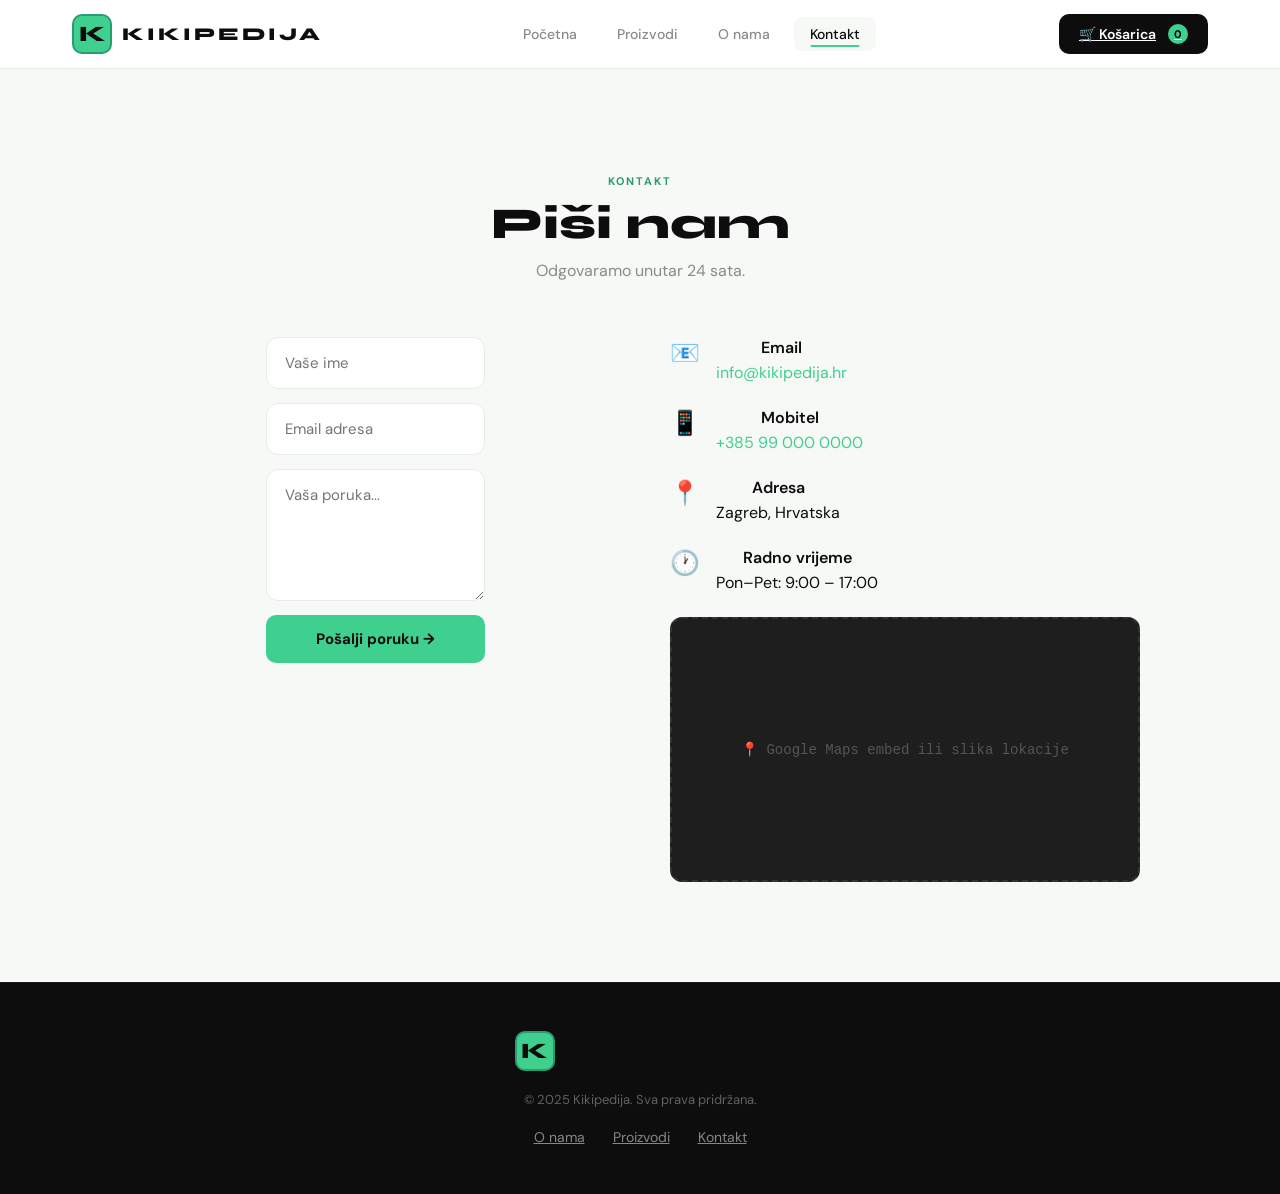
==== kontakt.html @ 56af1359 "Add files via upload" ====
<!DOCTYPE html>
<html lang="hr">
<head>
  <meta charset="UTF-8"/>
  <meta name="viewport" content="width=device-width, initial-scale=1.0"/>
  <title>Kontakt – Kikipedija</title>
  <link href="https://fonts.googleapis.com/css2?family=Syne:wght@700;800;900&family=DM+Sans:wght@300;400;500;600&display=swap" rel="stylesheet"/>
  <link rel="stylesheet" href="kikipedija.css"/>
</head>
<body>

  <header id="main-header">
    <nav class="navbar">
      <a href="index.html" class="logo">
        <div class="logo-icon">K</div>
        <span class="logo-text">KIKIPEDIJA</span>
      </a>
      <ul class="nav-links">
        <li><a href="index.html">Početna</a></li>
        <li><a href="proizvodi.html">Proizvodi</a></li>
        <li><a href="o-nama.html">O nama</a></li>
        <li><a href="kontakt.html" class="active-link">Kontakt</a></li>
      </ul>
      <a href="kosarica.html" class="btn-cart">
        🛒 Košarica <span class="cart-badge">0</span>
      </a>
    </nav>
  </header>

  <section class="contact-section">
    <div class="section-header">
      <span class="section-eyebrow">Kontakt</span>
      <h2 class="section-title">Piši nam</h2>
      <p class="section-sub">Odgovaramo unutar 24 sata.</p>
    </div>
    <div class="contact-layout">
      <form class="contact-form" action="#" method="post">
        <input  type="text"  name="ime"    placeholder="Vaše ime"     required/>
        <input  type="email" name="email"  placeholder="Email adresa" required/>
        <textarea name="poruka" placeholder="Vaša poruka..." rows="5"></textarea>
        <button type="submit" class="btn-primary" style="justify-content:center;">Pošalji poruku →</button>
      </form>
      <div class="contact-info">
        <div class="contact-info-item">
          <span class="contact-icon">📧</span>
          <div><strong>Email</strong><p><a href="mailto:info@kikipedija.hr">info@kikipedija.hr</a></p></div>
        </div>
        <div class="contact-info-item">
          <span class="contact-icon">📱</span>
          <div><strong>Mobitel</strong><p><a href="tel:+38599000000">+385 99 000 0000</a></p></div>
        </div>
        <div class="contact-info-item">
          <span class="contact-icon">📍</span>
          <div><strong>Adresa</strong><p>Zagreb, Hrvatska</p></div>
        </div>
        <div class="contact-info-item">
          <span class="contact-icon">🕐</span>
          <div><strong>Radno vrijeme</strong><p>Pon–Pet: 9:00 – 17:00</p></div>
        </div>
        <div class="img-placeholder contact-map-placeholder">📍 Google Maps embed ili slika lokacije</div>
      </div>
    </div>
  </section>

  <footer>
    <div class="footer-inner">
      <a href="index.html" class="logo">
        <div class="logo-icon">K</div>
        <span class="logo-text">KIKIPEDIJA</span>
      </a>
      <p>© 2025 Kikipedija. Sva prava pridržana.</p>
      <div class="footer-links">
        <a href="o-nama.html">O nama</a>
        <a href="proizvodi.html">Proizvodi</a>
        <a href="kontakt.html">Kontakt</a>
      </div>
    </div>
  </footer>

  <script src="kikipedija-cart.js"></script>
</body>
</html>
---- kikipedija.css ----
*, *::before, *::after { margin:0; padding:0; box-sizing:border-box; }
    :root {
      --mint: #3fcf8e; --mint-dark: #2a9d6f; --mint-light: #d0f5e8;
      --ink: #0d0d0d; --white: #ffffff; --off-white: #f7f9f7;
      --gray: #8a8a8a; --border: #e8ece8;
      --card-shadow: 0 2px 20px rgba(0,0,0,0.06);
      --card-shadow-hover: 0 16px 48px rgba(63,207,142,0.18);
    }
    html { scroll-behavior: smooth; }
    body { font-family: 'DM Sans', sans-serif; color: var(--ink); background: var(--white); overflow-x: hidden; }
    .page { display:none; animation: fadeUp 0.45s cubic-bezier(.22,.68,0,1.2) both; }
    .page.active { display:block; }
    @keyframes fadeUp { from{opacity:0;transform:translateY(28px)} to{opacity:1;transform:translateY(0)} }
    @keyframes fadeIn { from{opacity:0} to{opacity:1} }
    @keyframes slideDown { from{opacity:0;transform:translateY(-12px)} to{opacity:1;transform:translateY(0)} }
    @keyframes scaleIn { from{opacity:0;transform:scale(0.92)} to{opacity:1;transform:scale(1)} }
    @keyframes pulse { 0%,100%{transform:scale(1)} 50%{transform:scale(1.05)} }
    @keyframes toastIn { from{opacity:0;transform:translateY(20px) scale(0.95)} to{opacity:1;transform:translateY(0) scale(1)} }
    @keyframes toastOut { from{opacity:1;transform:translateY(0) scale(1)} to{opacity:0;transform:translateY(10px) scale(0.95)} }
    @keyframes spin { to{transform:rotate(360deg)} }

    /* NAVBAR */
    header { background:rgba(255,255,255,0.92); backdrop-filter:blur(16px); -webkit-backdrop-filter:blur(16px); border-bottom:1px solid var(--border); position:sticky; top:0; z-index:200; transition:box-shadow 0.3s; }
    header.scrolled { box-shadow: 0 4px 24px rgba(0,0,0,0.08); }
    .navbar { max-width:1200px; margin:0 auto; padding:0 32px; height:68px; display:flex; align-items:center; justify-content:space-between; }
    .logo { display:flex; align-items:center; gap:12px; cursor:pointer; user-select:none; transition:opacity 0.2s; }
    .logo:hover { opacity:0.8; }
    .logo-icon { width:40px; height:40px; background:var(--mint); border:2px solid var(--mint-dark); border-radius:10px; display:flex; align-items:center; justify-content:center; font-family:'Syne',sans-serif; font-size:22px; font-weight:900; color:var(--ink); transition:transform 0.3s cubic-bezier(.34,1.56,.64,1),box-shadow 0.3s; }
    .logo:hover .logo-icon { transform:rotate(-8deg) scale(1.1); box-shadow:0 4px 16px rgba(63,207,142,0.4); }
    .logo-text { font-family:'Syne',sans-serif; font-size:18px; font-weight:900; letter-spacing:3px; color:var(--ink); }
    .nav-links { list-style:none; display:flex; gap:8px; }
    .nav-links a { display:block; padding:8px 16px; font-size:14px; font-weight:500; color:var(--gray); border-radius:8px; cursor:pointer; transition:color 0.2s,background 0.2s; position:relative; text-decoration:none; }
    .nav-links a::after { content:''; position:absolute; bottom:4px; left:50%; transform:translateX(-50%); width:0; height:2px; background:var(--mint); border-radius:2px; transition:width 0.25s cubic-bezier(.34,1.56,.64,1); }
    .nav-links a:hover, .nav-links a.active-link { color:var(--ink); background:var(--off-white); }
    .nav-links a.active-link::after, .nav-links a:hover::after { width:60%; }
    .btn-cart { display:flex; align-items:center; gap:8px; background:var(--ink); color:var(--white); border:none; padding:10px 20px; border-radius:10px; font-family:'DM Sans',sans-serif; font-size:14px; font-weight:600; cursor:pointer; transition:background 0.2s,transform 0.15s,box-shadow 0.2s; position:relative; overflow:hidden; }
    .btn-cart:hover { background:var(--mint-dark); transform:translateY(-1px); box-shadow:0 6px 20px rgba(42,157,111,0.3); }
    .btn-cart:active { transform:translateY(0); }
    .cart-count { display:inline-flex; align-items:center; justify-content:center; min-width:20px; height:20px; padding:0 5px; background:var(--mint); color:var(--ink); border-radius:10px; font-size:11px; font-weight:800; transition:transform 0.3s cubic-bezier(.34,1.56,.64,1); }
    .cart-count.bump { animation:pulse 0.3s ease; }

    /* HERO */
    .hero { min-height:88vh; background:var(--ink); display:flex; align-items:center; position:relative; overflow:hidden; padding:80px 32px; }
    .hero-bg { position:absolute; inset:0; background:radial-gradient(ellipse 80% 60% at 70% 50%,rgba(63,207,142,0.15) 0%,transparent 70%),radial-gradient(ellipse 40% 40% at 20% 80%,rgba(63,207,142,0.08) 0%,transparent 60%); pointer-events:none; }
    .hero-grid { position:absolute; inset:0; opacity:0.04; background-image:linear-gradient(var(--white) 1px,transparent 1px),linear-gradient(90deg,var(--white) 1px,transparent 1px); background-size:40px 40px; pointer-events:none; }
    .hero-inner { max-width:1200px; margin:0 auto; width:100%; display:grid; grid-template-columns:1fr 1fr; gap:80px; align-items:center; position:relative; z-index:1; }
    .hero-label { display:inline-flex; align-items:center; gap:8px; background:rgba(63,207,142,0.15); border:1px solid rgba(63,207,142,0.3); color:var(--mint); padding:6px 14px; border-radius:20px; font-size:12px; font-weight:600; letter-spacing:1px; text-transform:uppercase; margin-bottom:24px; animation:slideDown 0.6s 0.1s both; }
    .hero-label .dot { width:6px; height:6px; background:var(--mint); border-radius:50%; animation:pulse 2s infinite; }
    .hero h1 { font-family:'Syne',sans-serif; font-size:clamp(48px,6vw,80px); font-weight:900; line-height:1.0; color:var(--white); margin-bottom:24px; animation:fadeUp 0.7s 0.2s both; }
    .hero h1 em { font-style:normal; color:var(--mint); }
    .hero-sub { font-size:18px; color:rgba(255,255,255,0.55); line-height:1.7; margin-bottom:40px; animation:fadeUp 0.7s 0.3s both; }
    .hero-actions { display:flex; gap:16px; flex-wrap:wrap; animation:fadeUp 0.7s 0.4s both; }
    .btn-primary { display:inline-flex; align-items:center; gap:8px; background:var(--mint); color:var(--ink); padding:14px 28px; border-radius:10px; font-family:'DM Sans',sans-serif; font-size:15px; font-weight:700; border:none; cursor:pointer; transition:transform 0.2s,box-shadow 0.2s,background 0.2s; position:relative; overflow:hidden; }
    .btn-primary:hover { background:var(--mint-dark); color:var(--white); transform:translateY(-2px); box-shadow:0 8px 24px rgba(63,207,142,0.35); }
    .btn-primary:active { transform:translateY(0); }
    .btn-outline { display:inline-flex; align-items:center; gap:8px; background:transparent; color:rgba(255,255,255,0.7); padding:14px 28px; border-radius:10px; font-family:'DM Sans',sans-serif; font-size:15px; font-weight:600; border:1px solid rgba(255,255,255,0.2); cursor:pointer; transition:color 0.2s,border-color 0.2s,background 0.2s; }
    .btn-outline:hover { color:var(--white); border-color:rgba(255,255,255,0.5); background:rgba(255,255,255,0.05); }
    .hero-visual { display:grid; grid-template-columns:1fr 1fr; gap:16px; animation:scaleIn 0.8s 0.3s both; }
    .hero-card { background:rgba(255,255,255,0.05); border:1px solid rgba(255,255,255,0.1); border-radius:16px; padding:16px; text-align:center; transition:transform 0.3s cubic-bezier(.34,1.56,.64,1),background 0.3s,border-color 0.3s; cursor:pointer; }
    .hero-card:hover { transform:translateY(-6px) scale(1.02); background:rgba(63,207,142,0.08); border-color:rgba(63,207,142,0.3); }
    .hero-card:nth-child(2){margin-top:24px} .hero-card:nth-child(3){margin-top:-12px}
    .hero-card img { width:100%; height:100px; object-fit:contain; margin-bottom:8px; border-radius:8px; }
    .hero-card .card-name { font-size:11px; font-weight:600; color:rgba(255,255,255,0.7); }
    .hero-card .card-price { font-size:14px; font-weight:700; color:var(--mint); margin-top:4px; }

    /* SECTIONS */
    .section { padding:90px 32px; }
    .section-header { text-align:center; margin-bottom:56px; }
    .section-eyebrow { display:inline-block; font-size:11px; font-weight:700; letter-spacing:2px; text-transform:uppercase; color:var(--mint-dark); margin-bottom:12px; }
    .section-title { font-family:'Syne',sans-serif; font-size:clamp(28px,4vw,44px); font-weight:900; line-height:1.1; color:var(--ink); }
    .section-sub { font-size:16px; color:var(--gray); margin-top:12px; }

    /* KATEGORIJE */
    .categories-section { background:var(--off-white); }
    .category-grid { display:grid; grid-template-columns:repeat(5,1fr); gap:16px; max-width:1200px; margin:0 auto; }
    .category-card { background:var(--white); border:1.5px solid var(--border); border-radius:16px; padding:24px 16px; text-align:center; cursor:pointer; transition:transform 0.3s cubic-bezier(.34,1.56,.64,1),box-shadow 0.3s,border-color 0.3s; position:relative; overflow:hidden; }
    .category-card::before { content:''; position:absolute; inset:0; background:linear-gradient(135deg,rgba(63,207,142,0.06),transparent); opacity:0; transition:opacity 0.3s; }
    .category-card:hover { transform:translateY(-6px); box-shadow:var(--card-shadow-hover); border-color:var(--mint); }
    .category-card:hover::before { opacity:1; }
    .category-icon { font-size:36px; margin-bottom:10px; display:block; transition:transform 0.3s cubic-bezier(.34,1.56,.64,1); }
    .category-card:hover .category-icon { transform:scale(1.2) rotate(5deg); }
    .category-card p { font-weight:700; font-size:14px; }

    /* FILTER BAR */
    .filter-bar { display:flex; gap:8px; flex-wrap:wrap; justify-content:center; margin-bottom:40px; }
    .filter-btn { padding:9px 22px; border-radius:40px; border:1.5px solid var(--border); background:var(--white); font-family:'DM Sans',sans-serif; font-weight:600; font-size:13px; cursor:pointer; transition:all 0.25s cubic-bezier(.34,1.56,.64,1); }
    .filter-btn:hover { border-color:var(--mint); transform:translateY(-2px); }
    .filter-btn.active { background:var(--ink); color:var(--white); border-color:var(--ink); transform:translateY(-2px); box-shadow:0 4px 16px rgba(13,13,13,0.15); }

    /* PRODUCT GRID */
    .products-section { background:var(--white); }
    .product-grid { display:grid; grid-template-columns:repeat(3,1fr); gap:24px; max-width:1200px; margin:0 auto; }
    .product-card { border:1.5px solid var(--border); border-radius:20px; overflow:hidden; background:var(--white); transition:transform 0.35s cubic-bezier(.34,1.56,.64,1),box-shadow 0.35s,border-color 0.3s; cursor:pointer; animation:fadeUp 0.5s both; }
    .product-card:nth-child(1){animation-delay:0.05s} .product-card:nth-child(2){animation-delay:0.10s} .product-card:nth-child(3){animation-delay:0.15s}
    .product-card:nth-child(4){animation-delay:0.20s} .product-card:nth-child(5){animation-delay:0.25s} .product-card:nth-child(6){animation-delay:0.30s}
    .product-card:nth-child(7){animation-delay:0.35s} .product-card:nth-child(8){animation-delay:0.40s} .product-card:nth-child(9){animation-delay:0.45s}
    .product-card:hover { transform:translateY(-8px) scale(1.01); box-shadow:var(--card-shadow-hover); border-color:var(--mint); }
    .product-card.hidden { display:none; }
    .product-img-wrap { background:var(--off-white); padding:24px; text-align:center; position:relative; overflow:hidden; transition:background 0.3s; height:220px; display:flex; align-items:center; justify-content:center; }
    .product-img-wrap img { max-width:100%; max-height:100%; object-fit:contain; transition:transform 0.4s cubic-bezier(.34,1.56,.64,1); }
    .product-card:hover .product-img-wrap img { transform:scale(1.08) translateY(-4px); }

    /* COLOR SWATCHES */
    .color-swatches { display:flex; gap:6px; margin-bottom:8px; }
    .swatch { width:20px; height:20px; border-radius:50%; border:2px solid var(--border); cursor:pointer; transition:transform 0.2s,border-color 0.2s; }
    .swatch:hover, .swatch.active { transform:scale(1.25); border-color:var(--mint-dark); }

    /* COMPARE */
    .compare-bar { position:fixed; bottom:24px; left:50%; transform:translateX(-50%); background:var(--ink); color:var(--white); padding:14px 24px; border-radius:16px; display:flex; align-items:center; gap:16px; z-index:500; box-shadow:0 8px 32px rgba(0,0,0,0.3); animation:toastIn 0.3s both; font-size:14px; font-weight:600; }
    .compare-bar button { padding:8px 16px; border-radius:8px; background:var(--mint); color:var(--ink); border:none; font-weight:700; cursor:pointer; font-family:'DM Sans',sans-serif; }
    .compare-bar .clear-compare { background:transparent; color:rgba(255,255,255,0.5); padding:0; font-size:18px; }

    /* COMPARE MODAL */
    .compare-overlay { position:fixed; inset:0; background:rgba(0,0,0,0.6); z-index:800; display:flex; align-items:center; justify-content:center; padding:20px; animation:fadeIn 0.2s both; }
    .compare-modal { background:var(--white); border-radius:24px; padding:40px; max-width:900px; width:100%; max-height:90vh; overflow-y:auto; animation:scaleIn 0.3s both; }
    .compare-modal h2 { font-family:'Syne',sans-serif; font-size:28px; font-weight:900; margin-bottom:32px; }
    .compare-grid { display:grid; gap:32px; }
    .compare-col { text-align:center; }
    .compare-col img { width:100%; max-height:200px; object-fit:contain; border-radius:12px; background:var(--off-white); padding:16px; margin-bottom:16px; }
    .compare-col h3 { font-family:'Syne',sans-serif; font-size:18px; font-weight:900; margin-bottom:8px; }
    .compare-col .price { font-size:24px; margin-bottom:0; }
    .compare-close { position:absolute; top:16px; right:20px; background:none; border:none; font-size:28px; cursor:pointer; color:var(--gray); }
    .compare-modal-inner { position:relative; }

    .product-info { padding:22px; }
    .product-info h3 { font-family:'Syne',sans-serif; font-size:17px; font-weight:800; margin-bottom:4px; }
    .cat-tag { display:inline-block; font-size:10px; font-weight:700; letter-spacing:1.5px; text-transform:uppercase; color:var(--mint-dark); background:rgba(63,207,142,0.1); padding:3px 10px; border-radius:20px; margin-bottom:8px; }
    .price { font-family:'Syne',sans-serif; font-size:22px; font-weight:900; color:var(--ink); margin-bottom:12px; }
    .btn-add { width:100%; padding:11px; background:var(--off-white); color:var(--ink); border:1.5px solid var(--border); border-radius:10px; font-family:'DM Sans',sans-serif; font-size:13px; font-weight:700; cursor:pointer; transition:all 0.25s cubic-bezier(.34,1.56,.64,1); position:relative; overflow:hidden; margin-top:8px; }
    .btn-add::after { content:''; position:absolute; width:100%; height:100%; top:0; left:0; background:var(--mint); transform:translateX(-100%); transition:transform 0.3s; z-index:0; }
    .btn-add span { position:relative; z-index:1; }
    .btn-add:hover { border-color:var(--mint); color:var(--ink); transform:translateY(-1px); }
    .btn-add:hover::after { transform:translateX(0); }
    .btn-add.added { background:var(--mint); border-color:var(--mint); color:var(--ink); }
    .btn-compare { width:100%; padding:8px; background:transparent; color:var(--gray); border:1.5px solid var(--border); border-radius:10px; font-family:'DM Sans',sans-serif; font-size:12px; font-weight:600; cursor:pointer; transition:all 0.2s; margin-top:6px; }
    .btn-compare:hover { border-color:var(--mint); color:var(--mint-dark); }
    .btn-compare.in-compare { border-color:var(--mint); color:var(--mint-dark); background:rgba(63,207,142,0.08); }

    /* PRODUCT DETAIL */
    .detail-section { padding:60px 32px; min-height:80vh; }
    .back-btn { display:inline-flex; align-items:center; gap:8px; background:var(--off-white); border:1.5px solid var(--border); border-radius:10px; padding:10px 18px; font-family:'DM Sans',sans-serif; font-size:14px; font-weight:600; cursor:pointer; color:var(--ink); transition:transform 0.2s,background 0.2s; margin-bottom:40px; }
    .back-btn:hover { background:var(--mint-light); transform:translateX(-3px); }
    .detail-layout { max-width:1200px; margin:0 auto; display:grid; grid-template-columns:1fr 1fr; gap:72px; align-items:start; }
    .detail-img-wrap { background:var(--off-white); border-radius:24px; padding:40px; text-align:center; animation:scaleIn 0.5s both; }
    .detail-img-wrap img { width:100%; max-height:400px; object-fit:contain; }
    .detail-info { animation:fadeUp 0.5s 0.1s both; }
    .detail-info h2 { font-family:'Syne',sans-serif; font-size:42px; font-weight:900; line-height:1.1; margin-bottom:8px; }
    .detail-info .price { font-size:36px; margin-bottom:24px; }
    .detail-desc { font-size:16px; line-height:1.75; color:var(--gray); margin-bottom:32px; }
    .size-label { font-weight:700; font-size:13px; text-transform:uppercase; letter-spacing:1px; margin-bottom:12px; }
    .size-grid { display:flex; gap:10px; flex-wrap:wrap; margin-bottom:28px; }
    .size-btn { padding:10px 18px; border:1.5px solid var(--border); border-radius:10px; background:var(--white); font-family:'DM Sans',sans-serif; font-weight:700; font-size:14px; cursor:pointer; transition:all 0.2s cubic-bezier(.34,1.56,.64,1); }
    .size-btn:hover { border-color:var(--mint); transform:scale(1.05); }
    .size-btn.selected { background:var(--ink); color:var(--white); border-color:var(--ink); transform:scale(1.05); }
    .detail-add-btn { width:100%; padding:18px; background:var(--mint); color:var(--ink); border:none; border-radius:12px; font-family:'Syne',sans-serif; font-size:18px; font-weight:900; cursor:pointer; transition:all 0.3s cubic-bezier(.34,1.56,.64,1); letter-spacing:0.5px; }
    .detail-add-btn:hover { background:var(--ink); color:var(--white); transform:translateY(-3px); box-shadow:0 12px 32px rgba(13,13,13,0.2); }

    /* COLOR PICKER IN DETAIL */
    .color-picker { display:flex; gap:12px; margin-bottom:24px; flex-wrap:wrap; }
    .color-opt { display:flex; flex-direction:column; align-items:center; gap:6px; cursor:pointer; }
    .color-opt .dot-big { width:32px; height:32px; border-radius:50%; border:2px solid var(--border); transition:transform 0.2s,border-color 0.2s; }
    .color-opt:hover .dot-big, .color-opt.active .dot-big { transform:scale(1.2); border-color:var(--mint-dark); }
    .color-opt span { font-size:11px; color:var(--gray); font-weight:600; }

    /* CART */
    .cart-section { padding:60px 32px; min-height:80vh; }
    .cart-section > div > h2 { font-family:'Syne',sans-serif; font-size:36px; font-weight:900; margin-bottom:16px; }
    .cart-empty { text-align:center; padding:100px 20px; animation:fadeUp 0.5s both; }
    .cart-empty .empty-icon { font-size:80px; margin-bottom:20px; display:block; animation:pulse 3s infinite; }
    .cart-empty p { font-size:20px; color:var(--gray); margin-bottom:28px; }
    .cart-layout { display:grid; grid-template-columns:1fr 380px; gap:48px; align-items:start; max-width:1200px; margin:0 auto; }
    .cart-items { display:flex; flex-direction:column; gap:14px; }
    .cart-item { display:flex; align-items:center; gap:18px; border:1.5px solid var(--border); border-radius:16px; padding:18px; background:var(--white); transition:transform 0.2s,box-shadow 0.2s,border-color 0.2s; animation:fadeUp 0.4s both; }
    .cart-item:hover { transform:translateY(-2px); box-shadow:var(--card-shadow); border-color:var(--mint); }
    .cart-item-img { width:60px; height:60px; border-radius:12px; background:var(--off-white); flex-shrink:0; overflow:hidden; display:flex; align-items:center; justify-content:center; }
    .cart-item-img img { width:100%; height:100%; object-fit:contain; }
    .cart-item-info { flex:1; }
    .cart-item-info h4 { font-family:'Syne',sans-serif; font-size:15px; font-weight:800; margin-bottom:4px; }
    .cart-item-info span { font-size:12px; color:var(--gray); }
    .cart-item-price { font-family:'Syne',sans-serif; font-size:18px; font-weight:900; color:var(--mint-dark); }
    .cart-qty { display:flex; align-items:center; gap:10px; }
    .qty-btn { width:32px; height:32px; border:1.5px solid var(--border); border-radius:8px; background:var(--white); font-size:16px; font-weight:700; cursor:pointer; display:flex; align-items:center; justify-content:center; transition:all 0.2s cubic-bezier(.34,1.56,.64,1); }
    .qty-btn:hover { border-color:var(--mint); background:var(--mint-light); transform:scale(1.1); }
    .qty-num { font-weight:800; font-size:16px; min-width:24px; text-align:center; }
    .remove-btn { background:none; border:1.5px solid transparent; border-radius:8px; font-size:18px; cursor:pointer; color:#ccc; padding:4px 8px; transition:all 0.2s; }
    .remove-btn:hover { color:#e74c3c; background:#fff5f5; border-color:#fdd; }
    .cart-summary { background:var(--ink); color:var(--white); border-radius:20px; padding:32px; position:sticky; top:90px; animation:slideDown 0.4s 0.1s both; }
    .cart-summary h3 { font-family:'Syne',sans-serif; font-size:20px; font-weight:900; margin-bottom:24px; }
    .summary-row { display:flex; justify-content:space-between; margin-bottom:14px; font-size:15px; color:rgba(255,255,255,0.7); }
    .summary-divider { border:none; border-top:1px solid rgba(255,255,255,0.1); margin:16px 0; }
    .summary-row.total { font-family:'Syne',sans-serif; font-size:22px; font-weight:900; color:var(--white); }
    .summary-row.total span:last-child { color:var(--mint); }
    .checkout-btn { width:100%; padding:16px; background:var(--mint); color:var(--ink); border:none; border-radius:12px; font-family:'Syne',sans-serif; font-size:16px; font-weight:900; cursor:pointer; margin-top:20px; transition:all 0.3s cubic-bezier(.34,1.56,.64,1); }
    .checkout-btn:hover { background:var(--white); transform:translateY(-2px); box-shadow:0 8px 24px rgba(0,0,0,0.2); }
    .free-shipping { display:flex; align-items:center; justify-content:center; gap:6px; margin-top:14px; font-size:12px; color:var(--mint); font-weight:600; }

    /* ORDER FORM */
    .order-form { background:rgba(255,255,255,0.06); border-radius:14px; padding:24px; margin-top:20px; }
    .order-form h4 { font-family:'Syne',sans-serif; font-size:16px; font-weight:800; color:var(--white); margin-bottom:16px; }
    .form-row { display:grid; grid-template-columns:1fr 1fr; gap:10px; margin-bottom:10px; }
    .form-row.full { grid-template-columns:1fr; }
    .order-form input, .order-form select { padding:12px 14px; border:1.5px solid rgba(255,255,255,0.15); border-radius:10px; background:rgba(255,255,255,0.08); color:var(--white); font-family:'DM Sans',sans-serif; font-size:14px; transition:border-color 0.2s; width:100%; }
    .order-form input::placeholder { color:rgba(255,255,255,0.4); }
    .order-form input:focus, .order-form select:focus { outline:none; border-color:var(--mint); }
    .order-form select option { background:var(--ink); color:var(--white); }
    .form-error { color:#ff6b6b; font-size:12px; margin-top:-6px; margin-bottom:4px; display:none; }
    .form-error.show { display:block; }

    /* ABOUT */
    .about-section { background:var(--ink); padding:100px 32px; text-align:center; }
    .about-section .section-eyebrow { color:var(--mint); }
    .about-section p { max-width:660px; margin:20px auto 0; font-size:17px; line-height:1.8; color:rgba(255,255,255,0.6); }
    .about-stats { display:grid; grid-template-columns:repeat(3,1fr); gap:32px; max-width:700px; margin:60px auto 0; }
    .stat { text-align:center; }
    .stat-num { font-family:'Syne',sans-serif; font-size:48px; font-weight:900; color:var(--mint); }
    .stat-label { font-size:13px; color:rgba(255,255,255,0.45); text-transform:uppercase; letter-spacing:1px; margin-top:4px; }

    /* CONTACT */
    .contact-section { background:var(--off-white); padding:100px 32px; text-align:center; }
    .contact-form { max-width:520px; margin:0 auto; display:flex; flex-direction:column; gap:14px; }
    .contact-form input, .contact-form textarea { padding:15px 18px; border:1.5px solid var(--border); border-radius:12px; font-size:15px; font-family:'DM Sans',sans-serif; background:var(--white); color:var(--ink); transition:border-color 0.2s,box-shadow 0.2s; }
    .contact-form input:focus, .contact-form textarea:focus { outline:none; border-color:var(--mint); box-shadow:0 0 0 4px rgba(63,207,142,0.12); }

    /* FOOTER */
    footer { background:var(--ink); color:var(--white); padding:48px 32px; text-align:center; border-top:1px solid rgba(255,255,255,0.06); }
    .footer-inner { max-width:1200px; margin:0 auto; display:flex; flex-direction:column; align-items:center; gap:20px; }
    .footer-inner p { font-size:13px; color:rgba(255,255,255,0.35); }
    .footer-links { display:flex; gap:28px; }
    .footer-links a { font-size:14px; color:rgba(255,255,255,0.5); cursor:pointer; transition:color 0.2s; }
    .footer-links a:hover { color:var(--mint); }

    /* TOAST */
    .toast { position:fixed; bottom:32px; right:32px; background:var(--ink); color:var(--white); padding:16px 24px; border-radius:14px; font-family:'DM Sans',sans-serif; font-weight:600; font-size:14px; display:flex; align-items:center; gap:10px; opacity:0; pointer-events:none; z-index:9999; border:1px solid rgba(255,255,255,0.08); box-shadow:0 8px 32px rgba(0,0,0,0.3); }
    .toast.show { animation:toastIn 0.35s cubic-bezier(.34,1.56,.64,1) forwards; pointer-events:auto; }
    .toast.hide { animation:toastOut 0.3s ease forwards; }

    @media(max-width:900px) {
      .nav-links{display:none} .hero-inner{grid-template-columns:1fr} .hero-visual{display:none}
      .category-grid{grid-template-columns:repeat(3,1fr)} .product-grid{grid-template-columns:repeat(2,1fr)}
      .cart-layout{grid-template-columns:1fr} .detail-layout{grid-template-columns:1fr}
      .compare-grid{grid-template-columns:1fr!important}
    }
    @media(max-width:540px) {
      .product-grid{grid-template-columns:1fr} .hero h1{font-size:38px}
      .category-grid{grid-template-columns:repeat(2,1fr)} .form-row{grid-template-columns:1fr}
    }
  /* ═══════════════════════════════════════════════════════════
   dodatak.css  –  stilovi za višestruke stranice Kikipedije
   Uključi NAKON kikipedija.css na svakoj stranici
═══════════════════════════════════════════════════════════ */

/* ── LOGO – uvijek u redu (ikona + tekst) ──────────────────── */
a.logo,
.logo {
  display: flex !important;
  flex-direction: row !important;
  align-items: center !important;
  gap: 10px !important;
  text-decoration: none;
  color: inherit;
  cursor: pointer;
}

/* ── CART BADGE ────────────────────────────────────────────── */
.cart-badge {
  display: inline-flex;
  align-items: center;
  justify-content: center;
  min-width: 20px;
  height: 20px;
  padding: 0 5px;
  border-radius: 99px;
  background: var(--mint, #00e5b0);
  color: #000;
  font-size: 11px;
  font-weight: 700;
  margin-left: 4px;
}

/* ── TOAST PORUKA ──────────────────────────────────────────── */
.kiki-toast {
  position: fixed;
  bottom: -80px;
  left: 50%;
  transform: translateX(-50%);
  background: #1a1a1a;
  color: #fff;
  padding: 14px 28px;
  border-radius: 99px;
  font-size: 14px;
  font-weight: 500;
  white-space: nowrap;
  z-index: 9999;
  transition: bottom 0.35s cubic-bezier(.4,0,.2,1);
  border: 1px solid rgba(255,255,255,0.1);
  box-shadow: 0 8px 32px rgba(0,0,0,0.4);
}
.kiki-toast.ok  { bottom: 32px; border-color: var(--mint, #00e5b0); }
.kiki-toast.err { bottom: 32px; border-color: #ff4d4d; color: #ff4d4d; }

/* ── PLACEHOLDER SLIKE ─────────────────────────────────────── */
.img-placeholder {
  display: flex;
  align-items: center;
  justify-content: center;
  width: 100%;
  aspect-ratio: 1 / 1;
  background: #1e1e1e;
  border: 2px dashed #333;
  border-radius: 8px;
  color: #555;
  font-size: 12px;
  font-family: monospace;
  text-align: center;
  padding: 12px;
  box-sizing: border-box;
}
.hero-ph { aspect-ratio: 3/4; font-size: 11px; }

/* ── KATEGORIJE KAO LINKOVI ────────────────────────────────── */
a.category-card {
  text-decoration: none;
  color: inherit;
  display: flex;
  flex-direction: column;
  align-items: center;
}

/* ── PRODUCT IMG WRAP KAO LINK ─────────────────────────────── */
a.product-img-wrap {
  display: block;
  text-decoration: none;
}

/* ── KATEGORIJA NASLOVI NA STRANICI PROIZVODA ──────────────── */
.cat-heading {
  font-family: 'Syne', sans-serif;
  font-size: 20px;
  font-weight: 800;
  text-transform: uppercase;
  letter-spacing: 2px;
  margin: 64px 0 20px;
  border-left: 4px solid var(--mint, #00e5b0);
  padding-left: 14px;
  color: var(--white, #fff);
}

/* ── PRODUCT DESC ──────────────────────────────────────────── */
.product-desc {
  font-size: 13px;
  color: var(--gray, #888);
  line-height: 1.5;
  margin: 4px 0 12px;
}

/* ── O NAMA – PRIČA ────────────────────────────────────────── */
.about-story {
  display: grid;
  grid-template-columns: 1fr 1fr;
  gap: 60px;
  align-items: center;
  margin-top: 40px;
}
@media (max-width: 768px) {
  .about-story { grid-template-columns: 1fr; gap: 32px; }
}
.about-img-placeholder { aspect-ratio: 4/3; font-size: 14px; }
.about-story-text p { margin-bottom: 16px; line-height: 1.7; color: var(--gray, #888); }

/* ── TIM ───────────────────────────────────────────────────── */
.team-grid {
  display: grid;
  grid-template-columns: repeat(auto-fit, minmax(200px, 1fr));
  gap: 32px;
  margin-top: 40px;
}
.team-card { text-align: center; }
.team-card h4 { margin: 16px 0 4px; font-family: 'Syne', sans-serif; font-size: 18px; }
.team-card p  { color: var(--gray, #888); font-size: 14px; }
.team-img-placeholder { aspect-ratio: 1/1; border-radius: 50%; font-size: 12px; }

/* ── KONTAKT ───────────────────────────────────────────────── */
.contact-layout {
  display: grid;
  grid-template-columns: 1fr 1fr;
  gap: 60px;
  max-width: 1000px;
  margin: 40px auto 0;
}
@media (max-width: 768px) {
  .contact-layout { grid-template-columns: 1fr; gap: 40px; }
}
.contact-info { display: flex; flex-direction: column; gap: 24px; }
.contact-info-item { display: flex; align-items: flex-start; gap: 16px; }
.contact-icon { font-size: 24px; flex-shrink: 0; }
.contact-info-item strong { display: block; font-weight: 600; margin-bottom: 4px; }
.contact-info-item a { color: var(--mint, #00e5b0); text-decoration: none; }
.contact-map-placeholder { aspect-ratio: 16/9; border-radius: 12px; font-size: 14px; }

/* ── KOŠARICA AKTIVNI LINK ─────────────────────────────────── */
.btn-cart.active-link {
  outline: 2px solid var(--mint, #00e5b0);
  outline-offset: 2px;
}

/* ── PADAJUĆI IZBORNIK – KARTICA ───────────────────────────── */
.card-select {
  width: 100%;
  padding: 14px 16px;
  background: var(--surface, #141414);
  border: 1.5px solid rgba(255,255,255,0.1);
  border-radius: 10px;
  color: var(--white, #fff);
  font-size: 15px;
  font-family: 'DM Sans', sans-serif;
  appearance: none;
  -webkit-appearance: none;
  background-image: url("data:image/svg+xml,%3Csvg xmlns='http://www.w3.org/2000/svg' width='16' height='16' viewBox='0 0 24 24' fill='none' stroke='%23888' stroke-width='2'%3E%3Cpolyline points='6 9 12 15 18 9'/%3E%3C/svg%3E");
  background-repeat: no-repeat;
  background-position: right 14px center;
  cursor: pointer;
  transition: border-color 0.2s;
}
.card-select:focus {
  outline: none;
  border-color: var(--mint, #00e5b0);
}
.card-select option {
  background: #1a1a1a;
  color: #fff;
}

/* ── PIN HINT ──────────────────────────────────────────────── */
.pin-hint {
  font-size: 11px;
  color: var(--gray, #888);
  margin-top: 6px;
  display: flex;
  align-items: center;
  gap: 4px;
}

/* ── SUCCESS SCREEN ────────────────────────────────────────── */
.order-success {
  text-align: center;
  padding: 80px 24px;
  max-width: 520px;
  margin: 0 auto;
}
.order-success .success-icon {
  font-size: 64px;
  display: block;
  margin-bottom: 24px;
}
.order-success h2 {
  font-family: 'Syne', sans-serif;
  font-size: 36px;
  margin-bottom: 16px;
}
.order-success p {
  color: var(--gray, #888);
  font-size: 16px;
  line-height: 1.6;
}
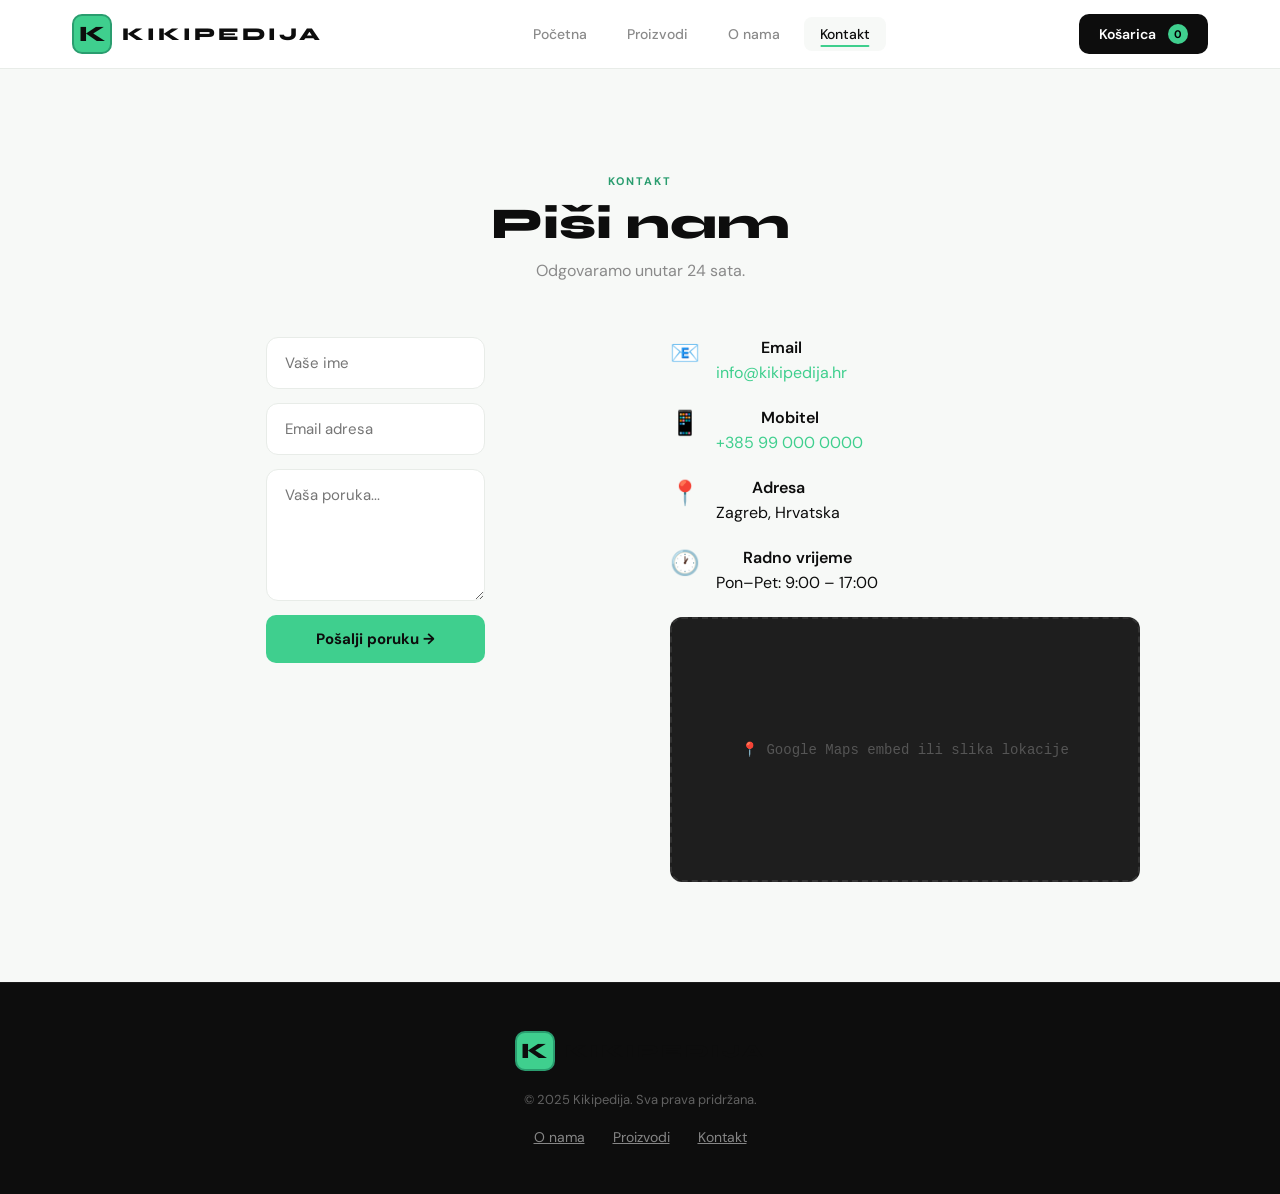
==== commit d1259102: "Modify cart link style and appearance Updated the cart link to use a plain link style and changed it" ====
--- a/kontakt.html
+++ b/kontakt.html
@@ -21,9 +21,9 @@
         <li><a href="o-nama.html">O nama</a></li>
         <li><a href="kontakt.html" class="active-link">Kontakt</a></li>
       </ul>
-      <a href="kosarica.html" class="btn-cart">
-        🛒 Košarica <span class="cart-badge">0</span>
-      </a>
+      <a href="kosarica.html" class="btn-cart plain-link" style="color: white !important; text-decoration: none !important;">
+  Košarica <span class="cart-badge">0</span>
+</a>
     </nav>
   </header>
 
--- a/kikipedija.css
+++ b/kikipedija.css
@@ -463,3 +463,7 @@
   font-size: 16px;
   line-height: 1.6;
 }
+
+
+
+
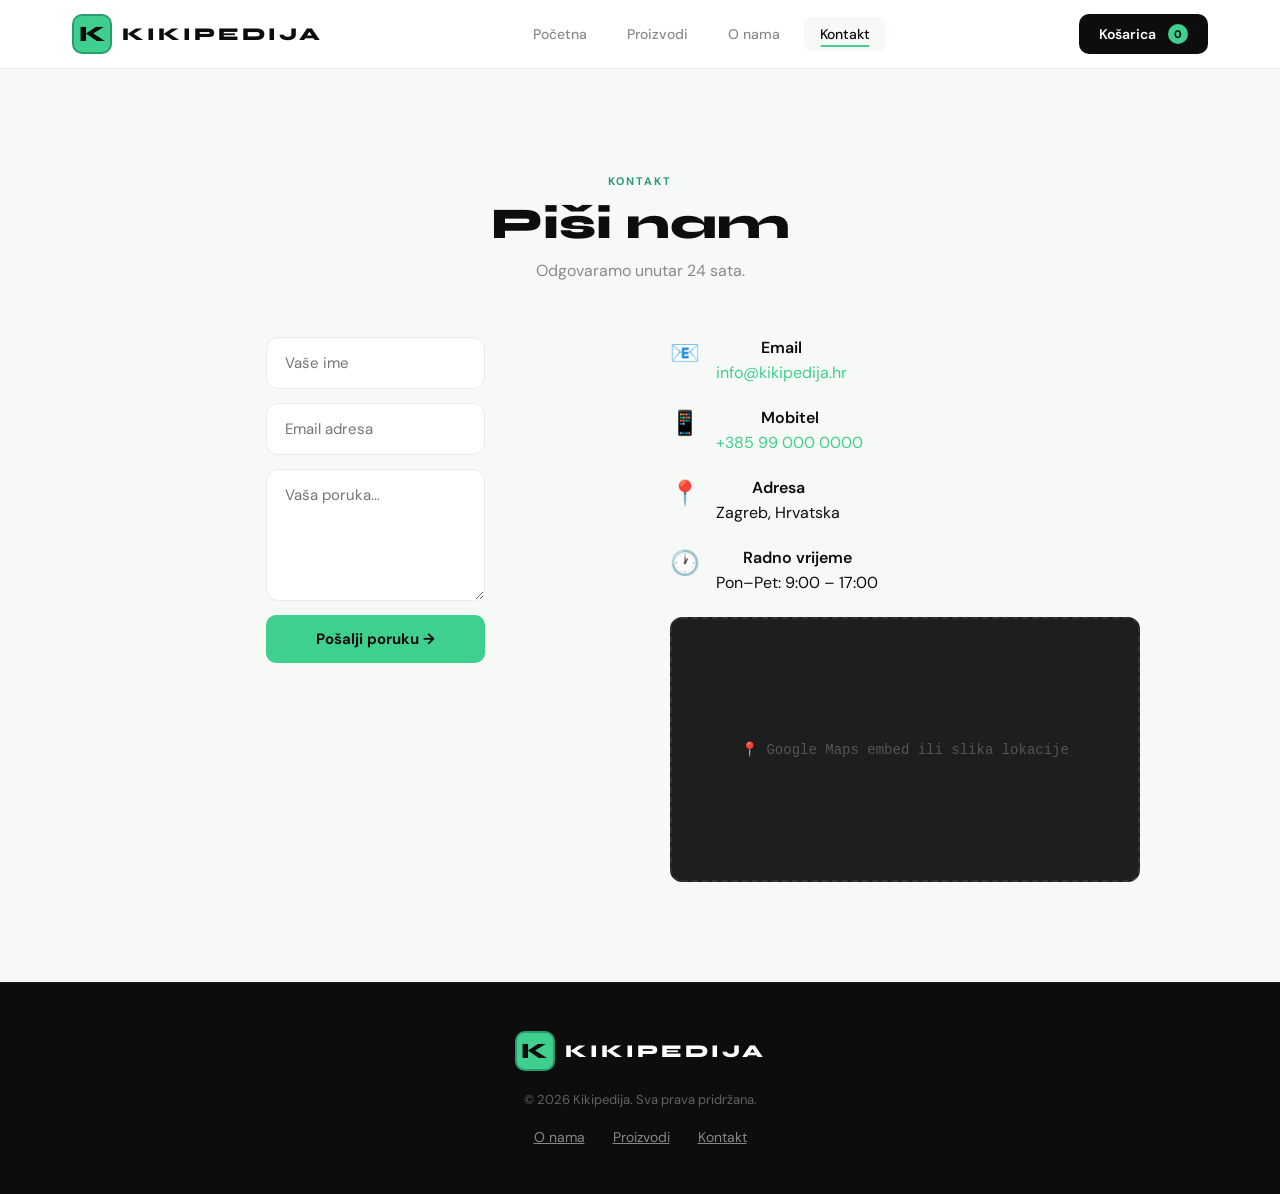
==== commit 3706458a: "Update kontakt.html" ====
--- a/kontakt.html
+++ b/kontakt.html
@@ -66,9 +66,9 @@
     <div class="footer-inner">
       <a href="index.html" class="logo">
         <div class="logo-icon">K</div>
-        <span class="logo-text">KIKIPEDIJA</span>
+        <span class="logo-text" style="color: white !important">KIKIPEDIJA</span>
       </a>
-      <p>© 2025 Kikipedija. Sva prava pridržana.</p>
+      <p>© 2026 Kikipedija. Sva prava pridržana.</p>
       <div class="footer-links">
         <a href="o-nama.html">O nama</a>
         <a href="proizvodi.html">Proizvodi</a>
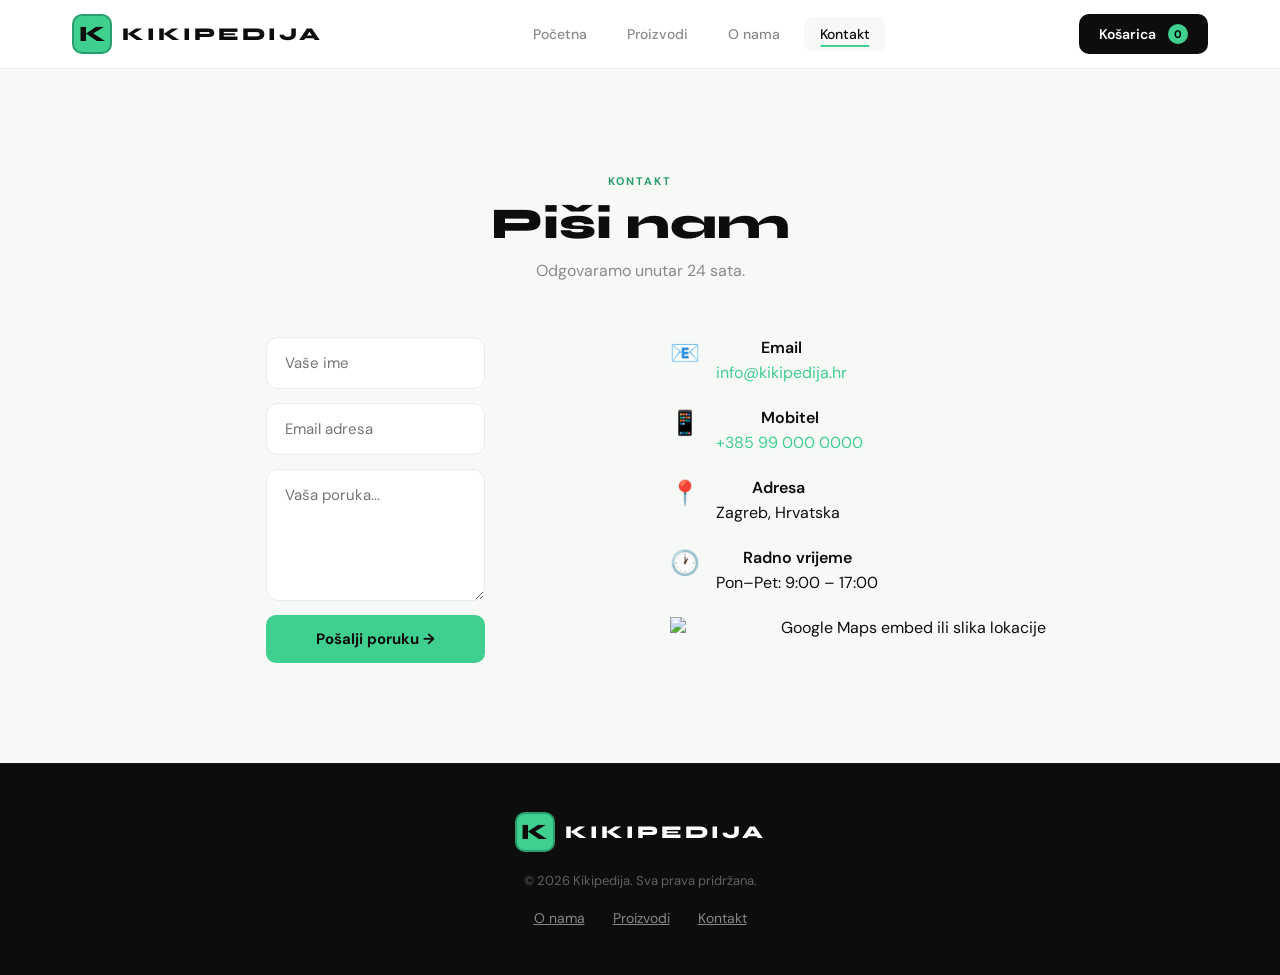
==== commit d9ea450e: "Replace map placeholder with image element" ====
--- a/kontakt.html
+++ b/kontakt.html
@@ -57,7 +57,7 @@
           <span class="contact-icon">🕐</span>
           <div><strong>Radno vrijeme</strong><p>Pon–Pet: 9:00 – 17:00</p></div>
         </div>
-        <div class="img-placeholder contact-map-placeholder">📍 Google Maps embed ili slika lokacije</div>
+        <img src="images/kiklokacija" alt="Google Maps embed ili slika lokacije">
       </div>
     </div>
   </section>
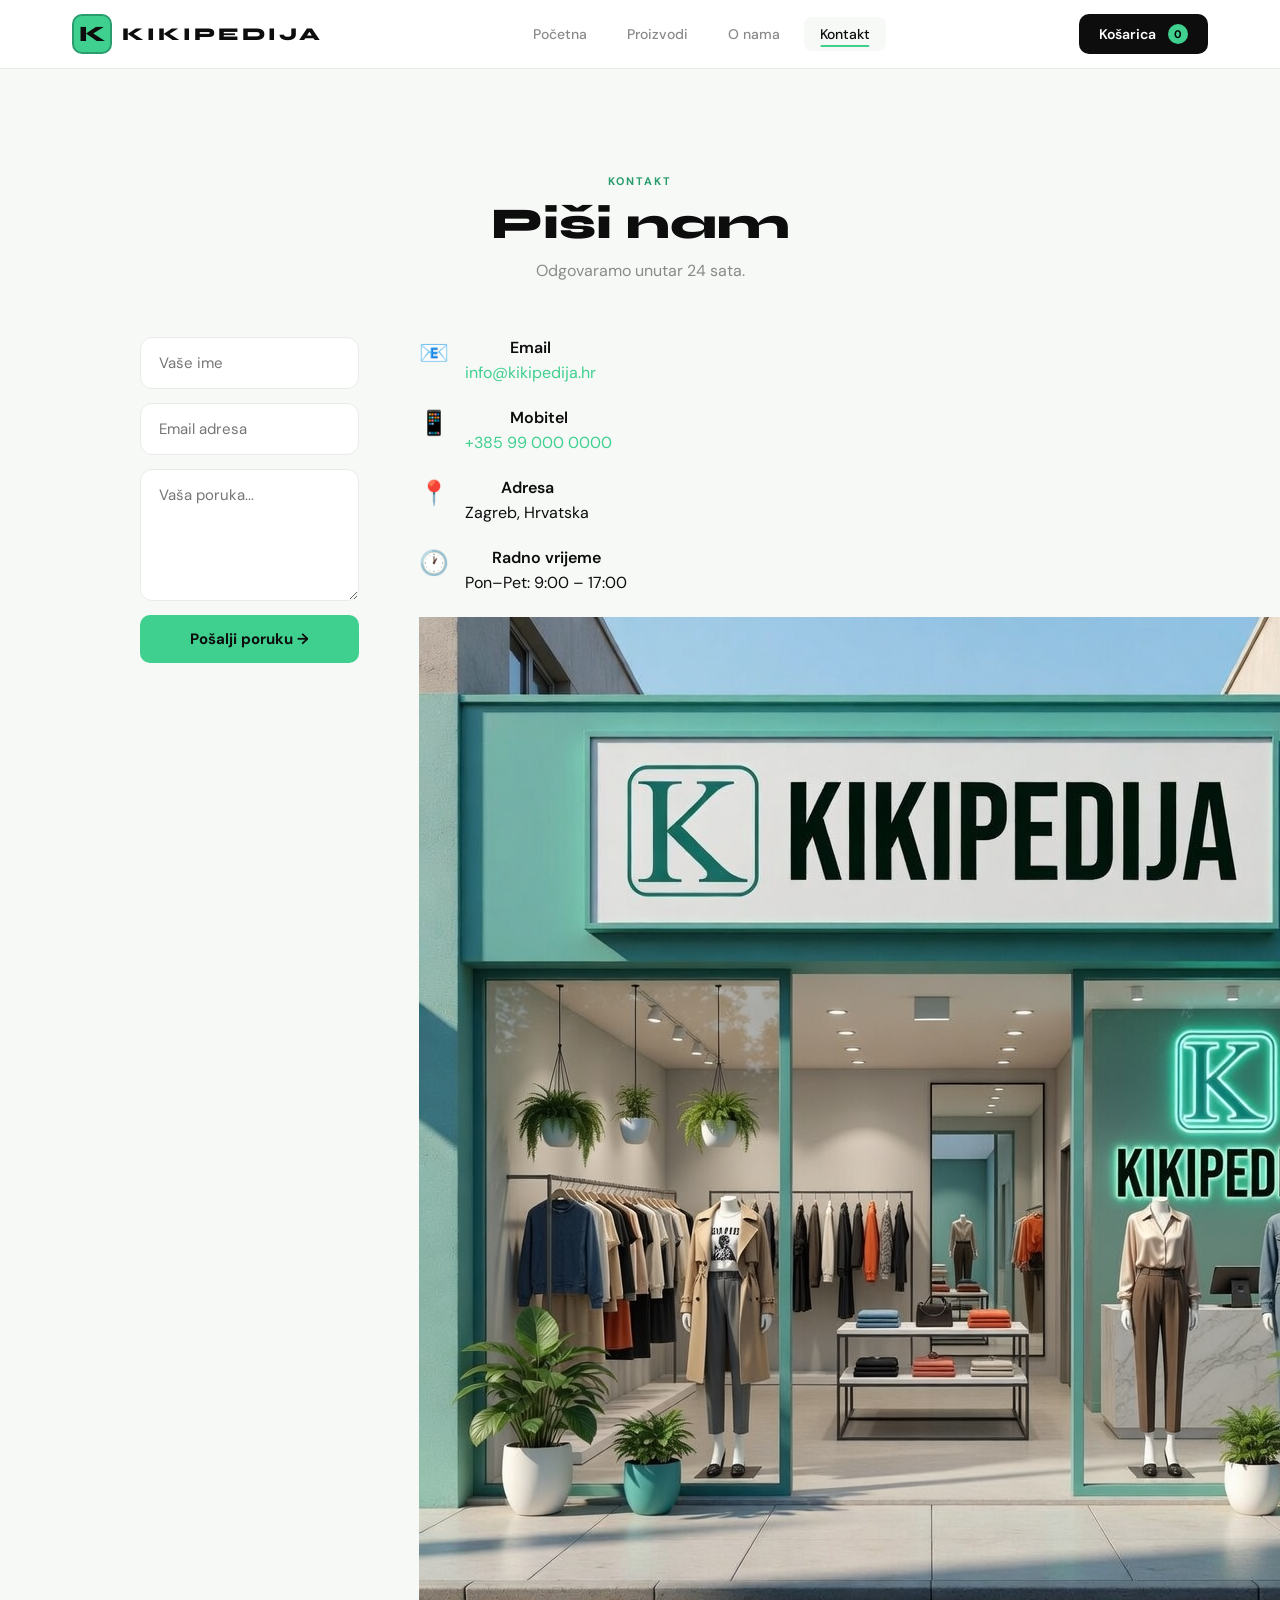
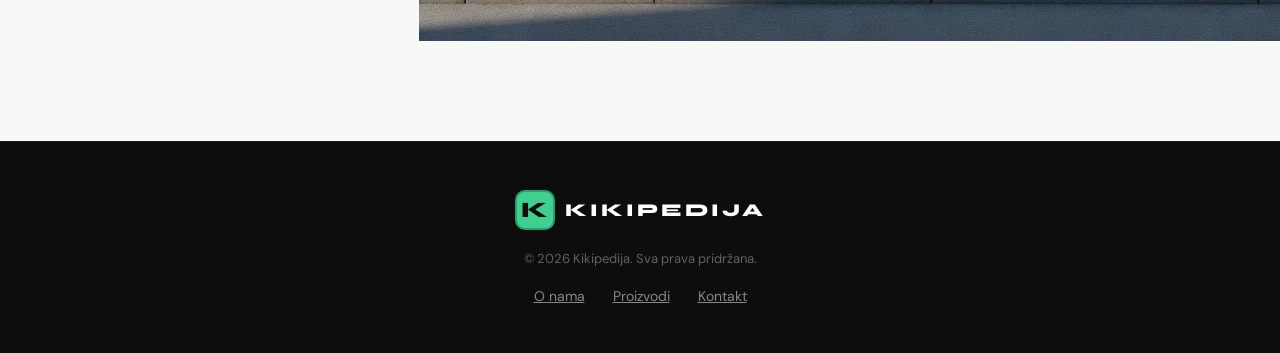
==== commit 0b9b9527: "Update kontakt.html" ====
--- a/kontakt.html
+++ b/kontakt.html
@@ -57,7 +57,7 @@
           <span class="contact-icon">🕐</span>
           <div><strong>Radno vrijeme</strong><p>Pon–Pet: 9:00 – 17:00</p></div>
         </div>
-        <img src="images/kiklokacija" alt="Google Maps embed ili slika lokacije">
+        <img src="images/kiklokacija.jpg" alt="Google Maps embed ili slika lokacije">
       </div>
     </div>
   </section>
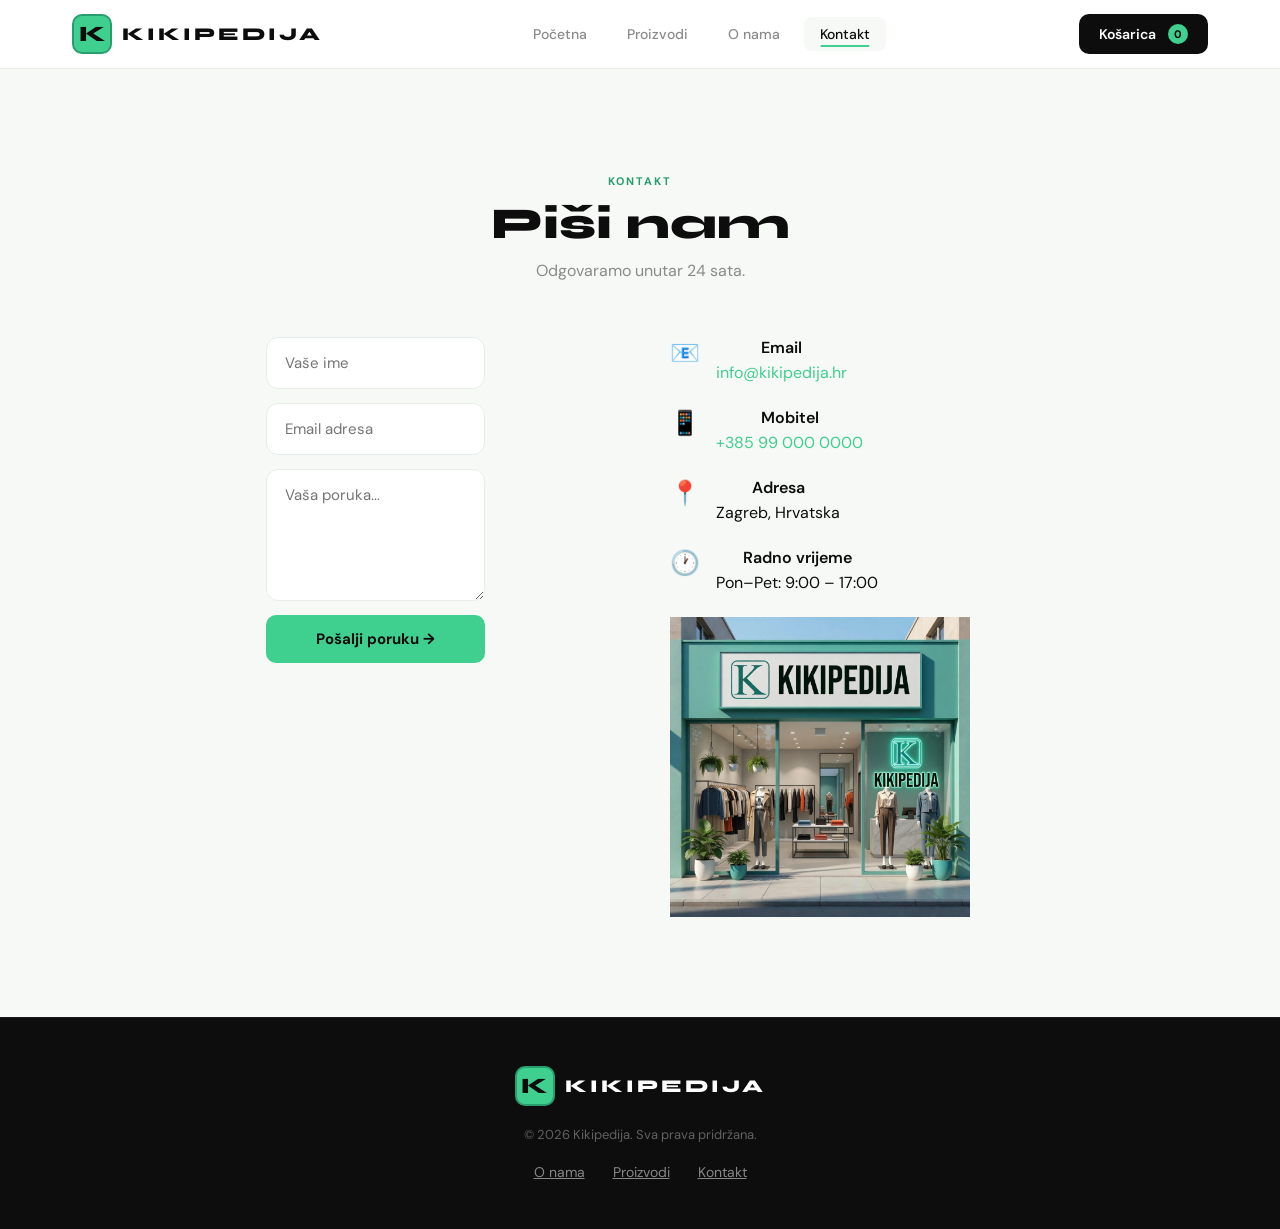
==== commit 9bebd7db: "Update kontakt.html" ====
--- a/kontakt.html
+++ b/kontakt.html
@@ -57,7 +57,7 @@
           <span class="contact-icon">🕐</span>
           <div><strong>Radno vrijeme</strong><p>Pon–Pet: 9:00 – 17:00</p></div>
         </div>
-        <img src="images/kiklokacija.jpg" alt="Google Maps embed ili slika lokacije">
+        <img src="images/kiklokacija.jpg" alt="Google Maps embed ili slika lokacije" style="width: 300px; height: auto;">
       </div>
     </div>
   </section>
